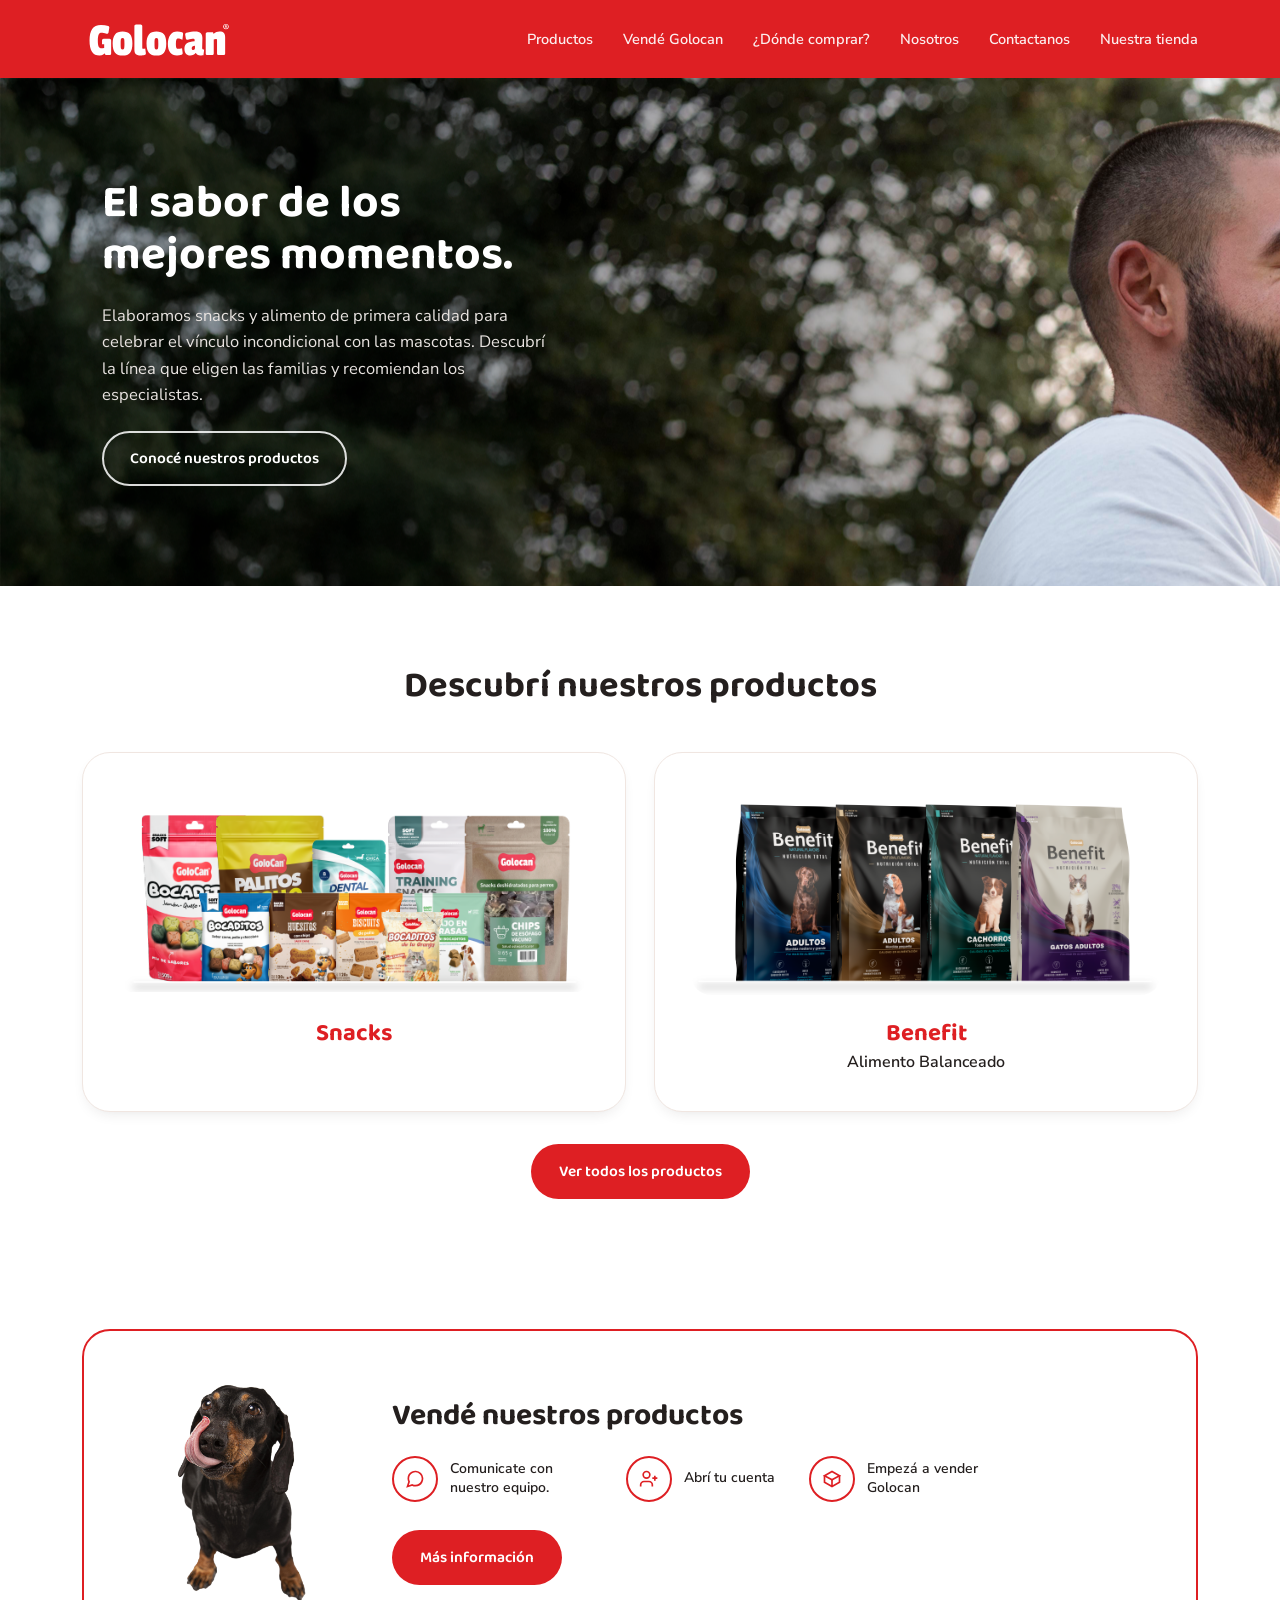
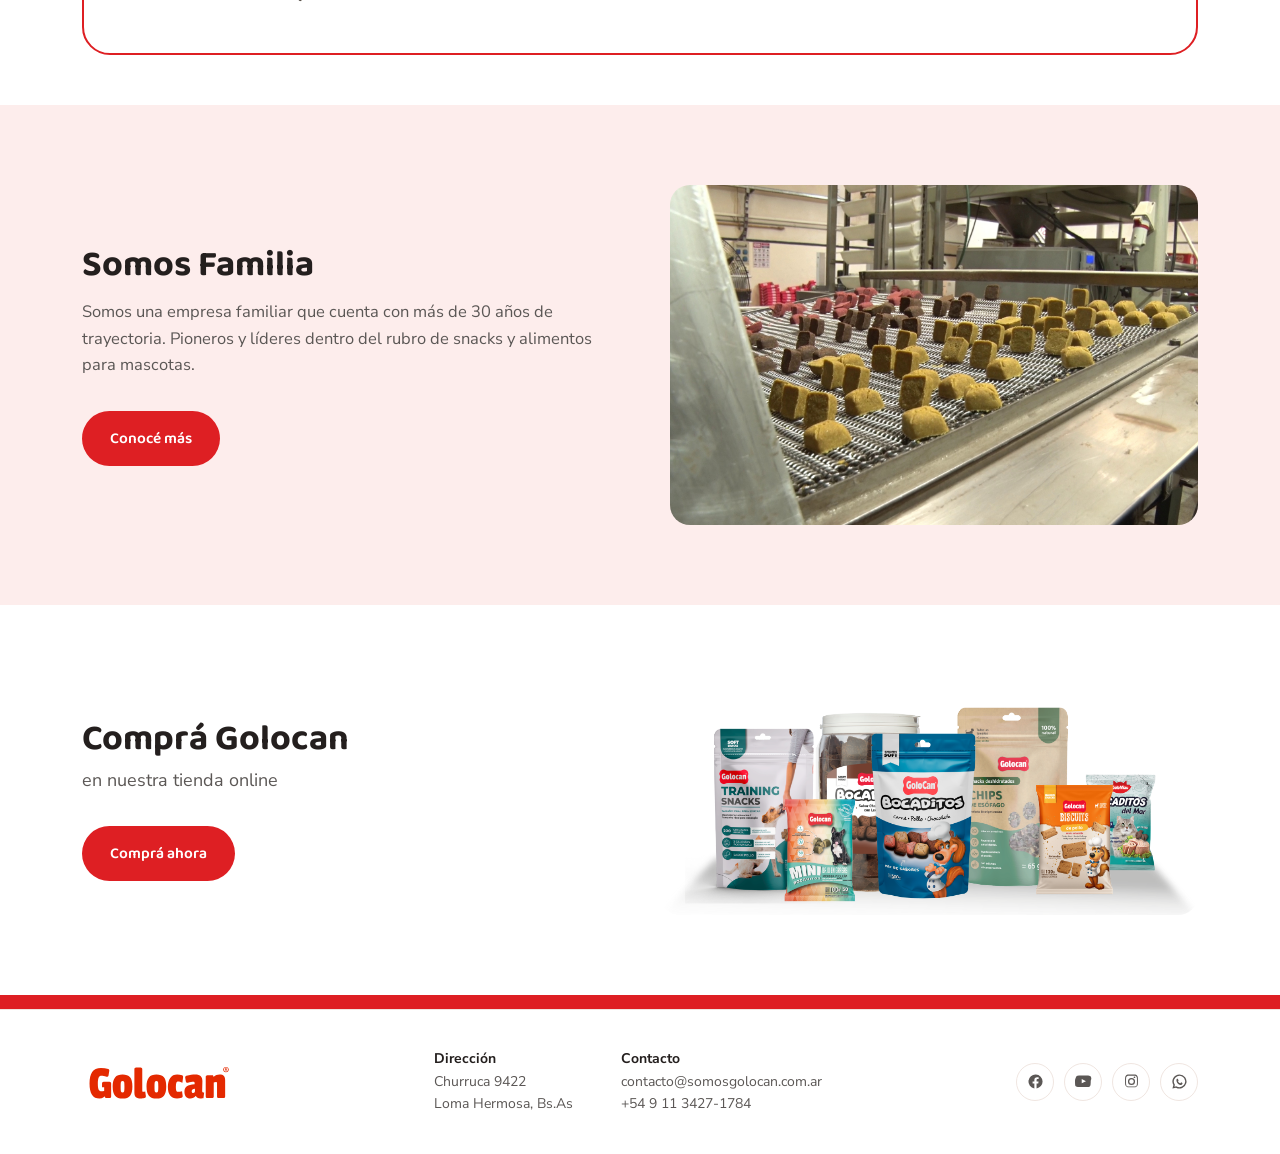
==== index.html @ 24798d75 "Primera versión del prototipo" ====
<!DOCTYPE html>
<html lang="es">
<head>
<meta charset="UTF-8">
<meta name="viewport" content="width=device-width, initial-scale=1.0">
<title>Golocan® | El sabor de los mejores momentos</title>
<link rel="stylesheet" href="styles.css">
<style>
  .hero{position:relative;overflow:hidden; background-image: url(img/hero-index.png);}
  .hero .wrap{
    display:grid;grid-template-columns:1fr 1fr;align-items:stretch;
    padding:0;max-width:none;
  }
  .hero-copy{
    padding:100px 6vw 100px 8vw;color:#fff;position:relative;z-index:2;display:flex;flex-direction:column;justify-content:center;gap:22px;
  }
  .hero-copy h1{font-size:46px;max-width:520px;}
  .hero-copy p{color:#E9E4E1;font-size:16.5px;max-width:480px;}
  .hero-media{position:relative;}

  .product-grid{display:grid;grid-template-columns:1fr 1fr;gap:28px;}
  .product-card{
    background:#fff;border-radius:var(--radius-lg);border:1px solid var(--line);
    box-shadow:var(--shadow-sm);padding:42px 36px 36px;text-align:center;
  }
  .product-card .media-ph{height:200px;margin-bottom:26px; background: #fff;}
  .product-card .media-ph::before{background-image:#fff;
}
  .product-card h3{font-size:24px;color:var(--red-600);}
  .product-card .sub{color:var(--ink);font-weight:600;margin-top:2px;}

  .sell-box{
    border:2px solid var(--red-600);border-radius:var(--radius-lg);
    padding:46px;display:grid;grid-template-columns:220px 1fr;gap:42px;align-items:center;
  }
  .sell-box .media-ph{height:230px;border-radius:var(--radius-md); background: #fff;}
  .sell-box .media-ph img {max-width: 70%;}
  .sell-steps{display:flex;gap:34px;margin:22px 0 28px;flex-wrap:wrap;}
  .sell-step{display:flex;align-items:center;gap:12px;max-width:200px;}
  .sell-step .ico{
    width:46px;height:46px;border-radius:50%;border:2px solid var(--red-600);
    display:flex;align-items:center;justify-content:center;flex-shrink:0;color:var(--red-600);
  }
  .sell-step p{font-size:14px;color:var(--ink);font-weight:600;line-height:1.35;}

  .family-row{display:grid;grid-template-columns:1fr 1fr;gap:60px;align-items:center;}
  .family-row .media-ph{height:340px;}
  .family-row .media-ph img {max-width: 120%;}

  .buy-strip .grid-2{align-items:center;}
  .buy-strip .media-ph{height:230px;background: #fff;}
  .buy-strip .media-ph span{color:#cfc9c6;}

  .footer-logo img {filter: invert(34%) sepia(96%) saturate(7465%) hue-rotate(358deg) brightness(87%) contrast(106%);}

  @media (max-width:980px){
    .hero .wrap{grid-template-columns:1fr;}
    .hero-media{height:320px;}
    .hero-copy{padding:64px 28px;background:linear-gradient(180deg, rgba(20,17,16,.92), rgba(20,17,16,.92));}
    .product-grid{grid-template-columns:1fr;}
    .sell-box{grid-template-columns:1fr;text-align:center;}
    .sell-steps{justify-content:center;}
    .sell-step{flex-direction:column;text-align:center;}
  }
</style>
</head>
<body>

<header class="site-header">
  <div class="wrap">
    <a href="index.html" class="logo" aria-label="Golocan inicio">
      <img src="img/logo.svg" height="50px">
    </a>
    <nav class="main-nav">
      <ul>
        <li><a href="productos.html">Productos</a></li>
        <li><a href="vende-golocan.html">Vendé Golocan</a></li>
        <li><a href="donde-comprar.html">¿Dónde comprar?</a></li>
        <li><a href="nosotros.html">Nosotros</a></li>
        <li><a href="contactanos.html">Contactanos</a></li>
        <li><a href="#">Nuestra tienda</a></li>
      </ul>
    </nav>
    <button class="nav-toggle" aria-label="Abrir menú">
      <svg width="26" height="26" viewBox="0 0 24 24" fill="none" stroke="currentColor" stroke-width="2"><path d="M3 6h18M3 12h18M3 18h18"/></svg>
    </button>
  </div>
</header>

<section class="hero">
  <div class="wrap">
    <div class="hero-copy">
      <h1>El sabor de los<br>mejores momentos.</h1>
      <p>Elaboramos snacks y alimento de primera calidad para celebrar el vínculo incondicional con las mascotas. Descubrí la línea que eligen las familias y recomiendan los especialistas.</p>
      <div>
        <a href="productos.html" class="btn btn-outline">Conocé nuestros productos</a>
      </div>
    </div>
  </div>
</section>

<section class="section">
  <div class="wrap">
    <div class="section-head center">
      <h2 class="section-title center">Descubrí nuestros productos</h2>
    </div>
    <div class="product-grid">
      <a href="productos.html" class="product-card">
        <div class="media-ph"><img src="img/snacks-index.png"></div>
        <h3>Snacks</h3>
      </a>
      <a href="productos.html" class="product-card">
        <div class="media-ph"><img src="img/benefit-index.png"></div>
        <h3>Benefit</h3>
        <p class="sub">Alimento Balanceado</p>
      </a>
    </div>
    <div class="text-center mt-32">
      <a href="productos.html" class="btn btn-primary">Ver todos los productos</a>
    </div>
  </div>
</section>

<section class="section-tight">
  <div class="wrap">
    <div class="sell-box">
      <div class="media-ph"><img src="img/dog-index.png"></div>
      <div>
        <h2 class="section-title" style="font-size:30px;">Vendé nuestros productos</h2>
        <div class="sell-steps">
          <div class="sell-step">
            <span class="ico"><svg width="20" height="20" viewBox="0 0 24 24" fill="none" stroke="currentColor" stroke-width="2"><path d="M21 11.5a8.38 8.38 0 0 1-.9 3.8 8.5 8.5 0 0 1-7.6 4.7 8.38 8.38 0 0 1-3.8-.9L3 21l1.9-5.7a8.38 8.38 0 0 1-.9-3.8 8.5 8.5 0 0 1 4.7-7.6 8.38 8.38 0 0 1 3.8-.9h.5a8.48 8.48 0 0 1 8 8v.5z"/></svg></span>
            <p>Comunicate con nuestro equipo.</p>
          </div>
          <div class="sell-step">
            <span class="ico"><svg width="20" height="20" viewBox="0 0 24 24" fill="none" stroke="currentColor" stroke-width="2"><path d="M16 21v-2a4 4 0 0 0-4-4H6a4 4 0 0 0-4 4v2"/><circle cx="9" cy="7" r="4"/><path d="M19 8v6M22 11h-6"/></svg></span>
            <p>Abrí tu cuenta</p>
          </div>
          <div class="sell-step">
            <span class="ico"><svg width="20" height="20" viewBox="0 0 24 24" fill="none" stroke="currentColor" stroke-width="2"><path d="M21 8l-9-5-9 5 9 5 9-5z"/><path d="M3 8v8l9 5 9-5V8M12 13v8"/></svg></span>
            <p>Empezá a vender Golocan</p>
          </div>
        </div>
        <a href="vende-golocan.html" class="btn btn-primary">Más información</a>
      </div>
    </div>
  </div>
</section>

<section class="section" style="background: var(--red-50)">
  <div class="wrap">
    <div class="family-row">
      <div>
        <h2 class="section-title">Somos Familia</h2>
        <p class="section-sub">Somos una empresa familiar que cuenta con más de 30 años de trayectoria. Pioneros y líderes dentro del rubro de snacks y alimentos para mascotas.</p>
        <div class="mt-32">
          <a href="nosotros.html" class="btn btn-primary">Conocé más</a>
        </div>
      </div>
      <div class="media-ph"><img src="img/bocaditos.jpg"></div>
    </div>
  </div>
</section>

<section class="section buy-strip">
  <div class="wrap grid-2">
    <div>
      <h2 class="section-title">Comprá Golocan</h2>
      <p style="font-size:18px;margin-top:6px;">en nuestra tienda online</p>
      <div class="mt-32">
        <a href="donde-comprar.html" class="btn btn-primary">Comprá ahora</a>
      </div>
    </div>
    <div class="media-ph"><img src="img/snacks-comprar.png"></div>
  </div>
</section>

<div class="footer-bar"></div>

<footer class="site-footer" id="footer">
  <div class="wrap footer-row">
    <a href="index.html" class="footer-logo"><img src="img/logo.svg" color=#000 height="50px;"></a>
    <div class="footer-info">
      <div class="col"><strong>Dirección</strong>Churruca 9422<br>Loma Hermosa, Bs.As</div>
      <div class="col"><strong>Contacto</strong>contacto@somosgolocan.com.ar<br>+54 9 11 3427-1784</div>
    </div>
    <div class="footer-social">
      <a href="#" aria-label="Facebook"><svg width="17" height="17" viewBox="0 0 24 24" fill="currentColor"><path d="M22 12a10 10 0 1 0-11.6 9.9v-7H7.9V12h2.5V9.8c0-2.5 1.5-3.9 3.8-3.9 1.1 0 2.2.2 2.2.2v2.5h-1.3c-1.2 0-1.6.8-1.6 1.6V12h2.8l-.4 2.9h-2.4v7A10 10 0 0 0 22 12z"/></svg></a>
      <a href="#" aria-label="YouTube"><svg width="17" height="17" viewBox="0 0 24 24" fill="currentColor"><path d="M23 7.2s-.2-1.6-.9-2.3c-.8-.9-1.8-.9-2.2-1C16.9 3.7 12 3.7 12 3.7s-4.9 0-7.9.2c-.4 0-1.4.1-2.2 1-.7.7-.9 2.3-.9 2.3S0 9 0 10.9v1.9C0 14.7.2 16.5.2 16.5s.2 1.6.9 2.3c.8.9 1.9.8 2.4.9 1.7.2 7.5.2 7.5.2s4.9 0 7.9-.3c.4 0 1.4-.1 2.2-1 .7-.7.9-2.3.9-2.3s.2-1.8.2-3.7V10.9C23.2 9 23 7.2 23 7.2zM9.5 14.6V8.4l6 3.1-6 3.1z"/></svg></a>
      <a href="#" aria-label="Instagram"><svg width="17" height="17" viewBox="0 0 24 24" fill="currentColor"><path d="M12 2c2.7 0 3.1 0 4.1.1 1.1 0 1.8.2 2.2.4.6.2 1 .5 1.4.9.4.4.7.8.9 1.4.2.4.4 1.1.4 2.2.1 1 .1 1.4.1 4.1s0 3.1-.1 4.1c0 1.1-.2 1.8-.4 2.2-.2.6-.5 1-.9 1.4-.4.4-.8.7-1.4.9-.4.2-1.1.4-2.2.4-1 .1-1.4.1-4.1.1s-3.1 0-4.1-.1c-1.1 0-1.8-.2-2.2-.4-.6-.2-1-.5-1.4-.9-.4-.4-.7-.8-.9-1.4-.2-.4-.4-1.1-.4-2.2-.1-1-.1-1.4-.1-4.1s0-3.1.1-4.1c0-1.1.2-1.8.4-2.2.2-.6.5-1 .9-1.4.4-.4.8-.7 1.4-.9.4-.2 1.1-.4 2.2-.4C8.9 2 9.3 2 12 2zm0 1.8c-2.6 0-3 0-4 .1-.9 0-1.4.2-1.7.3-.4.2-.7.3-1 .6-.3.3-.5.6-.6 1-.1.3-.3.8-.3 1.7-.1 1-.1 1.3-.1 4s0 3 .1 4c0 .9.2 1.4.3 1.7.2.4.3.7.6 1 .3.3.6.5 1 .6.3.1.8.3 1.7.3 1 .1 1.3.1 4 .1s3 0 4-.1c.9 0 1.4-.2 1.7-.3.4-.2.7-.3 1-.6.3-.3.5-.6.6-1 .1-.3.3-.8.3-1.7.1-1 .1-1.3.1-4s0-3-.1-4c0-.9-.2-1.4-.3-1.7-.2-.4-.3-.7-.6-1-.3-.3-.6-.5-1-.6-.3-.1-.8-.3-1.7-.3-1-.1-1.3-.1-4-.1zM12 7a5 5 0 1 1 0 10 5 5 0 0 1 0-10zm0 1.8a3.2 3.2 0 1 0 0 6.4 3.2 3.2 0 0 0 0-6.4zM17.4 6a1.2 1.2 0 1 1-2.4 0 1.2 1.2 0 0 1 2.4 0z"/></svg></a>
      <a href="#" aria-label="WhatsApp"><svg width="17" height="17" viewBox="0 0 24 24" fill="currentColor"><path d="M12 2a10 10 0 0 0-8.6 15.1L2 22l5-1.3A10 10 0 1 0 12 2zm0 18a8 8 0 0 1-4.1-1.1l-.3-.2-2.8.7.7-2.7-.2-.3A8 8 0 1 1 12 20zm4.4-5.9c-.2-.1-1.4-.7-1.6-.8-.2-.1-.4-.1-.6.1-.2.2-.6.8-.8 1-.1.2-.3.2-.5.1-1.2-.6-2-1-2.8-2.3-.2-.3 0-.5.1-.6l.4-.5c.1-.2.1-.4 0-.6-.1-.2-.6-1.4-.8-1.9-.2-.5-.4-.4-.5-.4h-.5c-.2 0-.5.2-.6.4-.6.7-.6 1.5-.5 2.4.2 1.7 1 3.1 2.6 4.4 1.7 1.4 3 1.6 4.1 1.4.7-.1 1.5-.6 1.7-1.3.2-.6.2-1.1.1-1.2-.1-.1-.2-.1-.4-.2z"/></svg></a>
    </div>
  </div>
</footer>

</body>
</html>
---- styles.css ----
/* ============================================
   GOLOCAN — Prototipo institucional
   Tokens de marca
   ============================================ */

@import url('https://fonts.googleapis.com/css2?family=Baloo+2:wght@500;600;700;800&family=Nunito+Sans:ital,opsz,wght@0,6..12,400;0,6..12,500;0,6..12,600;0,6..12,700;1,6..12,400&display=swap');

:root{
  /* Color */
  --red-700:#C5161C;
  --red-600:#DE1F23;   /* rojo marca principal */
  --red-500:#E94E3A;
  --red-50:#FDEDEC;
  --ink:#241F1E;
  --slate:#5B5755;
  --slate-soft:#8A8582;
  --cream:#FFF9F4;
  --paper:#FFFFFF;
  --line:#F0E6E1;
  --shadow: 0 12px 30px -12px rgba(36,31,30,.18);
  --shadow-sm: 0 6px 16px -8px rgba(36,31,30,.16);

  /* Type */
  --font-display:'Baloo 2', sans-serif;
  --font-body:'Nunito Sans', sans-serif;

  /* Layout */
  --maxw:1180px;
  --radius-lg:28px;
  --radius-md:20px;
  --radius-pill:999px;
}

*{box-sizing:border-box;}
html{scroll-behavior:smooth;}
body{
  margin:0;
  font-family:var(--font-body);
  color:var(--ink);
  background:var(--paper);
  -webkit-font-smoothing:antialiased;
}
img{max-width:100%;display:block;}
a{color:inherit;text-decoration:none;}
ul{margin:0;padding:0;list-style:none;}
h1,h2,h3,h4{font-family:var(--font-display);margin:0;line-height:1.12;font-weight:700;}
p{margin:0;line-height:1.6;color:var(--slate);}
button{font-family:inherit;cursor:pointer;}

.wrap{max-width:var(--maxw);margin:0 auto;padding:0 32px;}

/* ---------- Buttons ---------- */
.btn{
  display:inline-flex;align-items:center;justify-content:center;gap:8px;
  font-family:var(--font-display);font-weight:600;font-size:15.5px;
  padding:13px 26px;border-radius:var(--radius-pill);
  border:2px solid transparent; transition:.18s ease;white-space:nowrap;
}
.btn-primary{background:var(--red-600);color:#fff;}
.btn-primary:hover{background:var(--red-700);transform:translateY(-1px);}
.btn-outline{background:transparent;border-color:rgba(255,255,255,.85);color:#fff;}
.btn-outline:hover{background:rgba(255,255,255,.15);}
.btn-outline-red{background:transparent;border-color:var(--red-600);color:var(--red-600);}
.btn-outline-red:hover{background:var(--red-50);}
.btn-dark{background:var(--ink);color:#fff;}
.btn-dark:hover{background:#000;}
.btn-block{width:100%;}
.btn-sm{padding:9px 18px;font-size:13.5px;}

/* ---------- Header ---------- */
.site-header{
  background:var(--red-600);
  position:sticky;top:0;z-index:50;
}
.site-header .wrap{
  display:flex;align-items:center;justify-content:space-between;
  height:78px;
}
.logo{
  font-family:var(--font-display);font-weight:800;color:#fff;
  font-size:26px;letter-spacing:.2px;display:flex;align-items:center;gap:2px;
}
.logo sup{font-size:11px;font-weight:600;}
.logo .paw{width:20px;height:20px;display:inline-block;}
nav.main-nav ul{display:flex;gap:30px;}
nav.main-nav a{
  color:#fff;font-weight:600;font-size:14.5px;font-family:var(--font-body);
  opacity:.92;position:relative;padding:6px 0;
}
nav.main-nav a:hover{opacity:1;}
nav.main-nav a.active::after{
  content:"";position:absolute;left:0;right:0;bottom:-4px;height:3px;
  background:#fff;border-radius:3px;
}
.nav-toggle{display:none;background:none;border:0;color:#fff;}

/* ---------- Breadcrumb ---------- */
.breadcrumb{
  padding:22px 0 0;font-size:13.5px;color:var(--slate-soft);font-weight:600;
}
.breadcrumb a{color:var(--slate-soft);}
.breadcrumb a:hover{color:var(--red-600);}
.breadcrumb .sep{margin:0 6px;color:#D8D2CE;}
.breadcrumb .current{color:var(--ink);}

/* ---------- Footer ---------- */
.site-footer{
  background:var(--paper);border-top:1px solid var(--line);
  padding:38px 0;
}
.footer-row{
  display:flex;align-items:center;justify-content:space-between;
  flex-wrap:wrap;gap:24px;
}
.footer-logo{font-family:var(--font-display);font-weight:800;font-size:24px;color:var(--red-600);}
.footer-info{display:flex;gap:48px;flex-wrap:wrap;}
.footer-info .col{font-size:14px;color:var(--slate);line-height:1.6;}
.footer-info .col strong{display:block;color:var(--ink);font-weight:700;}
.footer-social{display:flex;gap:10px;}
.footer-social a{
  width:38px;height:38px;border-radius:50%;border:1.5px solid var(--line);
  display:flex;align-items:center;justify-content:center;color:var(--slate);
  transition:.15s;
}
.footer-social a:hover{background:var(--red-600);border-color:var(--red-600);color:#fff;}
.footer-bar{height:14px;background:var(--red-600);}

/* ---------- Section helpers ---------- */
.section{padding:80px 0;}
.section-tight{padding:50px 0;}
.eyebrow{
  font-family:var(--font-display);font-weight:700;color:var(--red-600);
  font-size:15px;letter-spacing:.3px;margin-bottom:10px;display:block;
}
.section-title{font-size:36px;color:var(--ink);}
.section-title.center{text-align:center;}
.section-sub{margin-top:14px;font-size:16.5px;max-width:680px;}
.section-sub.center{margin-inline:auto;text-align:center;}
.section-head{margin-bottom:46px;}
.section-head.center{text-align:center;}

.bg-cream{background:var(--cream);}
.bg-red{background:var(--red-600);color:#fff;}
.bg-ink{background:var(--ink);color:#fff;}

/* ---------- Cards ---------- */
.card{
  background:#fff;border-radius:var(--radius-md);
  box-shadow:var(--shadow-sm);border:1px solid var(--line);
}

/* ---------- Placeholder media (stand-in for brand photography) ---------- */
.media-ph{
  border-radius:var(--radius-md);
  display:flex;align-items:center;justify-content:center;
  color:var(--slate-soft);font-weight:700;font-size:13px;letter-spacing:.5px;
  text-transform:uppercase;position:relative;overflow:hidden;
}
.media-ph::before{
  content:"";position:absolute;inset:0;
}
.media-ph span{position:relative;z-index:1;}

/* ---------- Misc utilities ---------- */
.flex{display:flex;}
.gap{gap:20px;}
.grid-2{display:grid;grid-template-columns:1fr 1fr;gap:40px;align-items:center;}
.text-center{text-align:center;}
.mt-32{margin-top:32px;}
.tag-pill{
  display:inline-flex;align-items:center;gap:8px;background:#fff;
  border:2px solid var(--line);border-radius:var(--radius-pill);
  padding:11px 22px;font-family:var(--font-display);font-weight:600;font-size:14.5px;color:var(--ink);
  transition:.15s;
}
.tag-pill.is-active{background:var(--red-600);color:#fff;border-color:var(--red-600);}
.tag-pill:hover{border-color:var(--red-600);}

/* ---------- Responsive ---------- */
@media (max-width:980px){
  .grid-2{grid-template-columns:1fr;}
  nav.main-nav{display:none;}
  .nav-toggle{display:block;}
  .footer-row{flex-direction:column;align-items:flex-start;}
}
@media (max-width:640px){
  .wrap{padding:0 20px;}
  .section{padding:56px 0;}
  .section-title{font-size:28px;}
}
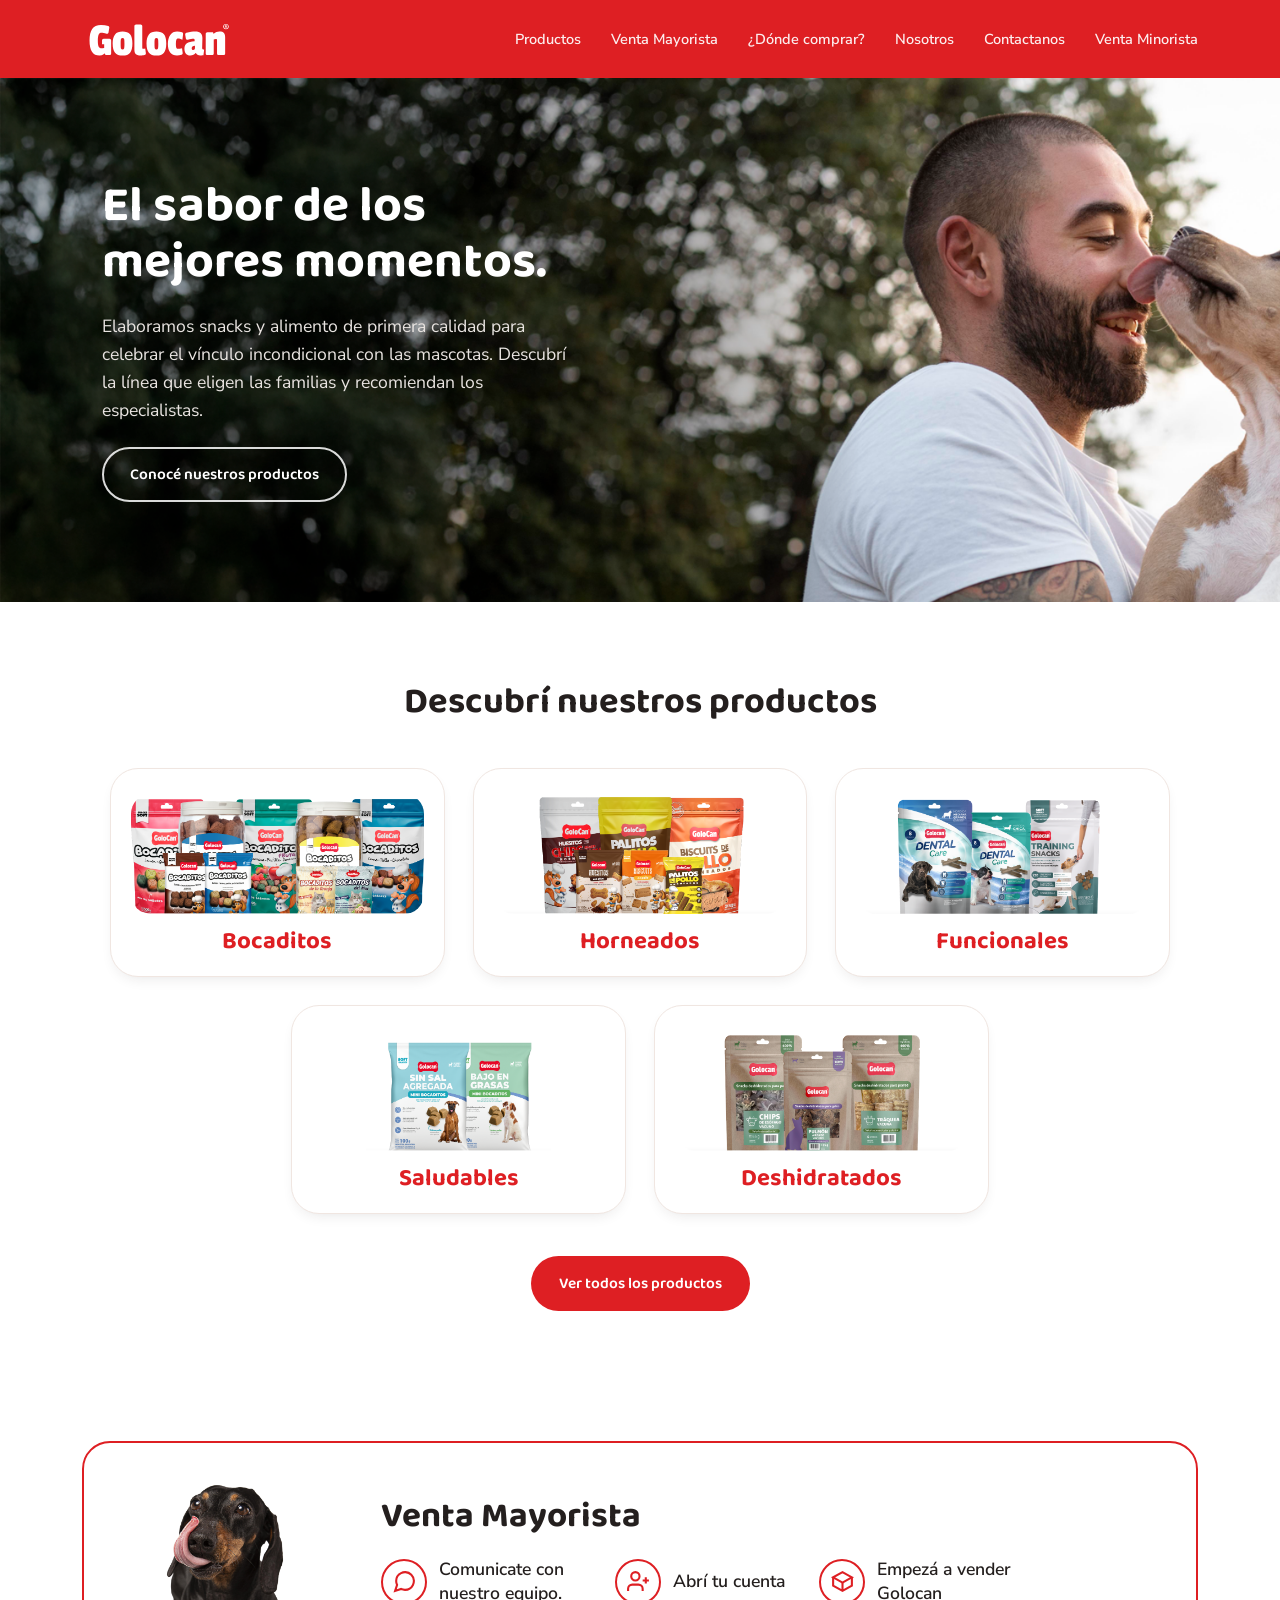
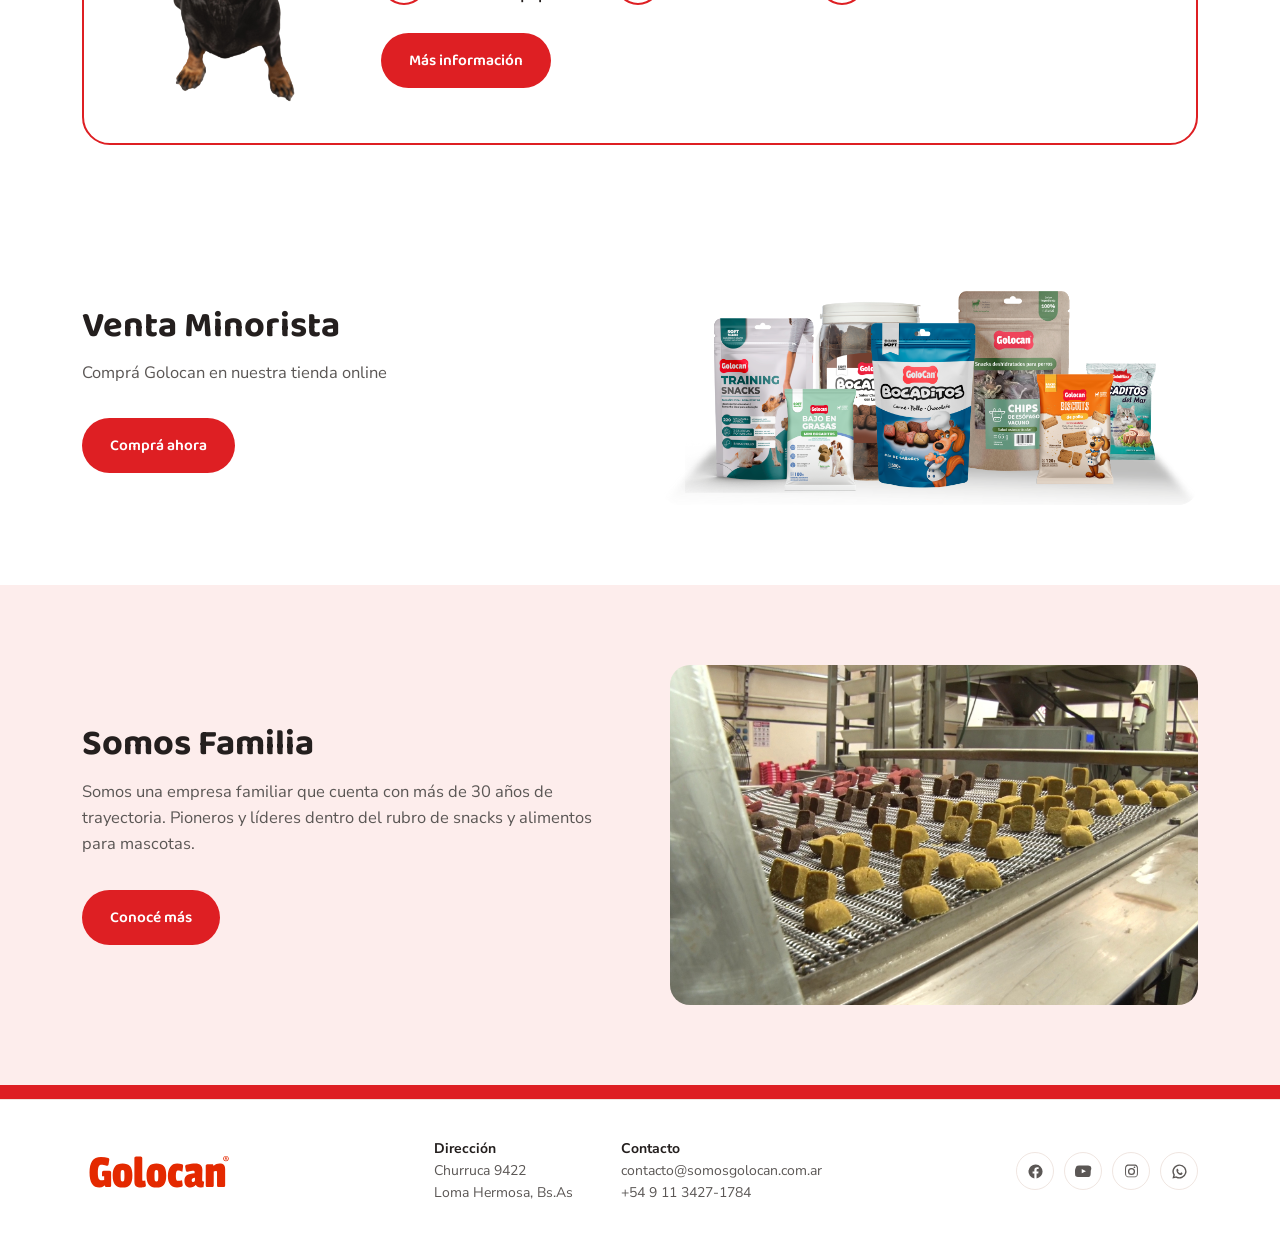
==== commit f282a5e7: "actualizacion" ====
--- a/index.html
+++ b/index.html
@@ -6,24 +6,29 @@
 <title>Golocan® | El sabor de los mejores momentos</title>
 <link rel="stylesheet" href="styles.css">
 <style>
-  .hero{position:relative;overflow:hidden; background-image: url(img/hero-index.png);}
+  .hero{position:relative;overflow:hidden; background-image: url(img/hero-index.png); background-repeat: no-repeat; background-size: cover;}
   .hero .wrap{
     display:grid;grid-template-columns:1fr 1fr;align-items:stretch;
-    padding:0;max-width:none;
+    padding:0;max-width:1400px;
   }
   .hero-copy{
-    padding:100px 6vw 100px 8vw;color:#fff;position:relative;z-index:2;display:flex;flex-direction:column;justify-content:center;gap:22px;
-  }
-  .hero-copy h1{font-size:46px;max-width:520px;}
-  .hero-copy p{color:#E9E4E1;font-size:16.5px;max-width:480px;}
+    padding:100px 3vw 100px 8vw;color:#fff;position:relative;z-index:2;display:flex;flex-direction:column;justify-content:center;gap:22px;
+  }
+  .hero-copy h1{font-size:50px;max-width:520px;}
+  .hero-copy p{color:#E9E4E1;font-size:1.1rem;max-width:480px;}
   .hero-media{position:relative;}
 
-  .product-grid{display:grid;grid-template-columns:1fr 1fr;gap:28px;}
+  .product-grid{display:flex;gap:18px;flex-wrap: wrap;justify-content: center;}
   .product-card{
     background:#fff;border-radius:var(--radius-lg);border:1px solid var(--line);
-    box-shadow:var(--shadow-sm);padding:42px 36px 36px;text-align:center;
-  }
-  .product-card .media-ph{height:200px;margin-bottom:26px; background: #fff;}
+    box-shadow:var(--shadow-sm);padding:25px 20px 20px;text-align:center; max-width: 30%; flex-grow: 1; margin: 0 5px 10px; justify-content: space-between; text-align: center;
+
+  }
+
+  .media-ph .mobile {display: none;}
+  .media-ph .saludables-img {max-height: 100%}
+
+  .product-card .media-ph{height:120px; margin-bottom: 15px;}
   .product-card .media-ph::before{background-image:#fff;
 }
   .product-card h3{font-size:24px;color:var(--red-600);}
@@ -31,7 +36,7 @@
 
   .sell-box{
     border:2px solid var(--red-600);border-radius:var(--radius-lg);
-    padding:46px;display:grid;grid-template-columns:220px 1fr;gap:42px;align-items:center;
+    padding:35px;display:grid;grid-template-columns:220px 1fr;gap:42px;align-items:center;
   }
   .sell-box .media-ph{height:230px;border-radius:var(--radius-md); background: #fff;}
   .sell-box .media-ph img {max-width: 70%;}
@@ -41,7 +46,7 @@
     width:46px;height:46px;border-radius:50%;border:2px solid var(--red-600);
     display:flex;align-items:center;justify-content:center;flex-shrink:0;color:var(--red-600);
   }
-  .sell-step p{font-size:14px;color:var(--ink);font-weight:600;line-height:1.35;}
+  .sell-step p{font-size:1.1rem;color:var(--ink);font-weight:600;line-height:1.35;}
 
   .family-row{display:grid;grid-template-columns:1fr 1fr;gap:60px;align-items:center;}
   .family-row .media-ph{height:340px;}
@@ -54,13 +59,22 @@
   .footer-logo img {filter: invert(34%) sepia(96%) saturate(7465%) hue-rotate(358deg) brightness(87%) contrast(106%);}
 
   @media (max-width:980px){
-    .hero .wrap{grid-template-columns:1fr;}
+  	.hero {background-image: url();}
+    .hero .wrap{grid-template-columns:2fr;}
     .hero-media{height:320px;}
     .hero-copy{padding:64px 28px;background:linear-gradient(180deg, rgba(20,17,16,.92), rgba(20,17,16,.92));}
-    .product-grid{grid-template-columns:1fr;}
-    .sell-box{grid-template-columns:1fr;text-align:center;}
+    .product-grid{grid-template-columns: 1fr;}
+    .product-card {max-width: 100%}
+    .product-card .media-ph {height: 200px;}
+    .sell-box{grid-template-columns:1fr;text-align:center; margin-bottom:26px;}
+    .sell-box .media-ph img {max-height: 100%}
     .sell-steps{justify-content:center;}
     .sell-step{flex-direction:column;text-align:center;}
+    .family-row{grid-template-columns: 1fr; grid-gap: 35px;}
+    .family-row .media-ph {align-items: flex-start; height: auto}
+    .mt-32{margin-top: 20px;}
+    .media-ph .desktop {display: none;}
+    .media-ph .mobile {display: inline;}
   }
 </style>
 </head>
@@ -74,11 +88,11 @@
     <nav class="main-nav">
       <ul>
         <li><a href="productos.html">Productos</a></li>
-        <li><a href="vende-golocan.html">Vendé Golocan</a></li>
+        <li><a href="vende-golocan.html">Venta Mayorista</a></li>
         <li><a href="donde-comprar.html">¿Dónde comprar?</a></li>
         <li><a href="nosotros.html">Nosotros</a></li>
         <li><a href="contactanos.html">Contactanos</a></li>
-        <li><a href="#">Nuestra tienda</a></li>
+        <li><a href="#">Venta Minorista</a></li>
       </ul>
     </nav>
     <button class="nav-toggle" aria-label="Abrir menú">
@@ -105,14 +119,25 @@
       <h2 class="section-title center">Descubrí nuestros productos</h2>
     </div>
     <div class="product-grid">
-      <a href="productos.html" class="product-card">
-        <div class="media-ph"><img src="img/snacks-index.png"></div>
-        <h3>Snacks</h3>
-      </a>
-      <a href="productos.html" class="product-card">
-        <div class="media-ph"><img src="img/benefit-index.png"></div>
-        <h3>Benefit</h3>
-        <p class="sub">Alimento Balanceado</p>
+      <a href="productos.html?categoria=bocaditos" class="product-card">
+        <div class="media-ph"><img class="desktop" src="img/bocaditos-desktop.png"><img class="mobile" src="img/bocaditos-mobile.png"></div>
+        <h3>Bocaditos</h3>
+      </a>
+      <a href="productos.html?categoria=horneados" class="product-card">
+        <div class="media-ph"><img class="desktop" src="img/horneados-desktop.png"><img class="mobile" src="img/horneados-mobile.png"></div>
+        <h3>Horneados</h3>
+      </a>
+      <a href="productos.html?categoria=funcionales" class="product-card">
+        <div class="media-ph"><img class="desktop" src="img/funcionales-desktop.png"><img class="mobile" src="img/funcionales-mobile.png"></div>
+        <h3>Funcionales</h3>
+      </a>
+      <a href="productos.html?categoria=saludables" class="product-card">
+        <div class="media-ph"><img class="saludables-img" src="img/saludables.png"></div>
+        <h3>Saludables</h3>
+      </a>
+      <a href="productos.html?categoria=deshidratado" class="product-card">
+        <div class="media-ph"><img class="desktop" src="img/deshidratados-desktop.png"><img class="mobile" src="img/deshidratados-mobile.png"></div>
+        <h3>Deshidratados</h3>
       </a>
     </div>
     <div class="text-center mt-32">
@@ -126,24 +151,37 @@
     <div class="sell-box">
       <div class="media-ph"><img src="img/dog-index.png"></div>
       <div>
-        <h2 class="section-title" style="font-size:30px;">Vendé nuestros productos</h2>
+        <h2 class="section-title" style="font-size:35px;">Venta Mayorista</h2>
         <div class="sell-steps">
           <div class="sell-step">
-            <span class="ico"><svg width="20" height="20" viewBox="0 0 24 24" fill="none" stroke="currentColor" stroke-width="2"><path d="M21 11.5a8.38 8.38 0 0 1-.9 3.8 8.5 8.5 0 0 1-7.6 4.7 8.38 8.38 0 0 1-3.8-.9L3 21l1.9-5.7a8.38 8.38 0 0 1-.9-3.8 8.5 8.5 0 0 1 4.7-7.6 8.38 8.38 0 0 1 3.8-.9h.5a8.48 8.48 0 0 1 8 8v.5z"/></svg></span>
+            <span class="ico"><svg width="25" height="25" viewBox="0 0 24 24" fill="none" stroke="currentColor" stroke-width="2"><path d="M21 11.5a8.38 8.38 0 0 1-.9 3.8 8.5 8.5 0 0 1-7.6 4.7 8.38 8.38 0 0 1-3.8-.9L3 21l1.9-5.7a8.38 8.38 0 0 1-.9-3.8 8.5 8.5 0 0 1 4.7-7.6 8.38 8.38 0 0 1 3.8-.9h.5a8.48 8.48 0 0 1 8 8v.5z"/></svg></span>
             <p>Comunicate con nuestro equipo.</p>
           </div>
           <div class="sell-step">
-            <span class="ico"><svg width="20" height="20" viewBox="0 0 24 24" fill="none" stroke="currentColor" stroke-width="2"><path d="M16 21v-2a4 4 0 0 0-4-4H6a4 4 0 0 0-4 4v2"/><circle cx="9" cy="7" r="4"/><path d="M19 8v6M22 11h-6"/></svg></span>
+            <span class="ico"><svg width="25" height="25" viewBox="0 0 24 24" fill="none" stroke="currentColor" stroke-width="2"><path d="M16 21v-2a4 4 0 0 0-4-4H6a4 4 0 0 0-4 4v2"/><circle cx="9" cy="7" r="4"/><path d="M19 8v6M22 11h-6"/></svg></span>
             <p>Abrí tu cuenta</p>
           </div>
           <div class="sell-step">
-            <span class="ico"><svg width="20" height="20" viewBox="0 0 24 24" fill="none" stroke="currentColor" stroke-width="2"><path d="M21 8l-9-5-9 5 9 5 9-5z"/><path d="M3 8v8l9 5 9-5V8M12 13v8"/></svg></span>
+            <span class="ico"><svg width="25" height="25" viewBox="0 0 24 24" fill="none" stroke="currentColor" stroke-width="2"><path d="M21 8l-9-5-9 5 9 5 9-5z"/><path d="M3 8v8l9 5 9-5V8M12 13v8"/></svg></span>
             <p>Empezá a vender Golocan</p>
           </div>
         </div>
         <a href="vende-golocan.html" class="btn btn-primary">Más información</a>
       </div>
     </div>
+  </div>
+</section>
+
+<section class="section buy-strip">
+  <div class="wrap grid-2">
+    <div>
+      <h2 class="section-title">Venta Minorista</h2>
+      <p class="section-sub" >Comprá Golocan en nuestra tienda online</p>
+      <div class="mt-32">
+        <a href="donde-comprar.html" class="btn btn-primary">Comprá ahora</a>
+      </div>
+    </div>
+    <div class="media-ph"><img src="img/snacks-comprar.png"></div>
   </div>
 </section>
 
@@ -162,19 +200,6 @@
   </div>
 </section>
 
-<section class="section buy-strip">
-  <div class="wrap grid-2">
-    <div>
-      <h2 class="section-title">Comprá Golocan</h2>
-      <p style="font-size:18px;margin-top:6px;">en nuestra tienda online</p>
-      <div class="mt-32">
-        <a href="donde-comprar.html" class="btn btn-primary">Comprá ahora</a>
-      </div>
-    </div>
-    <div class="media-ph"><img src="img/snacks-comprar.png"></div>
-  </div>
-</section>
-
 <div class="footer-bar"></div>
 
 <footer class="site-footer" id="footer">
@@ -193,5 +218,14 @@
   </div>
 </footer>
 
+
+	<script>
+        const menuToggle = document.querySelector('.nav-toggle');
+    const navLinks = document.querySelector('.main-nav');
+
+    menuToggle.addEventListener('click', () => {
+        navLinks.classList.toggle('active');
+    });
+    </script>
 </body>
 </html>
